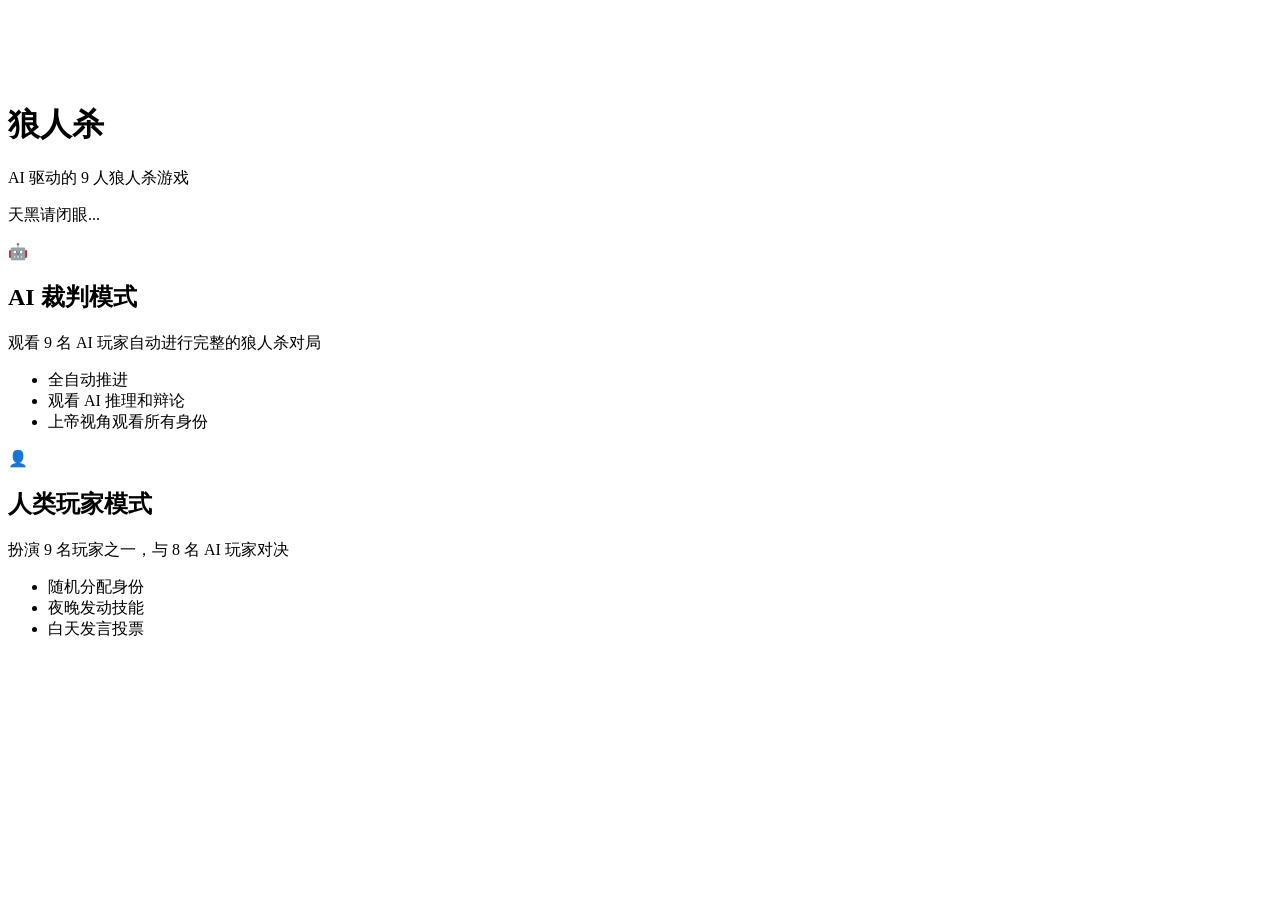
==== web/templates/index.html @ 1a7620df "Initial commit: Werewolf web game" ====
<!DOCTYPE html>
<html lang="zh-CN">
<head>
    <meta charset="UTF-8">
    <meta name="viewport" content="width=device-width, initial-scale=1.0">
    <title>狼人杀 — Werewolf</title>
    <link rel="stylesheet" href="/static/css/style.css">
</head>
<body>
    <!-- Ambient particles -->
    <div class="particles-container" id="particles"></div>

    <div class="landing">
        <div class="title-section">
            <h1>狼人杀</h1>
            <p class="subtitle">AI 驱动的 9 人狼人杀游戏</p>
            <p class="tagline" id="tagline">天黑请闭眼...</p>
        </div>

        <div class="mode-cards">
            <div class="mode-card" id="card-ai" onclick="startGame('ai')" tabindex="0" role="button" aria-label="AI 裁判模式">
                <span class="mode-icon">🤖</span>
                <h2>AI 裁判模式</h2>
                <p>观看 9 名 AI 玩家自动进行完整的狼人杀对局</p>
                <ul>
                    <li>全自动推进</li>
                    <li>观看 AI 推理和辩论</li>
                    <li>上帝视角观看所有身份</li>
                </ul>
            </div>

            <div class="mode-card" id="card-human" onclick="startGame('human')" tabindex="0" role="button" aria-label="人类玩家模式">
                <span class="mode-icon">👤</span>
                <h2>人类玩家模式</h2>
                <p>扮演 9 名玩家之一，与 8 名 AI 玩家对决</p>
                <ul>
                    <li>随机分配身份</li>
                    <li>夜晚发动技能</li>
                    <li>白天发言投票</li>
                </ul>
            </div>
        </div>
    </div>

    <script>
    // Particle system
    (function initParticles() {
        const container = document.getElementById('particles');
        const colors = ['gold', 'white', 'emerald'];
        for (let i = 0; i < 25; i++) {
            const p = document.createElement('div');
            p.className = 'particle ' + colors[Math.floor(Math.random() * colors.length)];
            p.style.left = Math.random() * 100 + '%';
            p.style.width = p.style.height = (Math.random() * 3 + 1.5) + 'px';
            p.style.animationDuration = (Math.random() * 10 + 8) + 's';
            p.style.animationDelay = Math.random() * 10 + 's';
            container.appendChild(p);
        }
    })();

    // Tagline rotation
    const taglines = [
        '天黑请闭眼...', '狼人请睁眼...', '预言家请查验...',
        '女巫请用药...', '猎人请准备...', '今晚，谁会倒下？',
        '谁是狼人？谁是好人？', '信任与背叛的博弈...',
    ];
    let idx = 0;
    setInterval(() => {
        idx = (idx + 1) % taglines.length;
        const el = document.getElementById('tagline');
        el.style.opacity = 0;
        el.style.transform = 'translateY(-8px)';
        setTimeout(() => {
            el.textContent = taglines[idx];
            el.style.opacity = 1;
            el.style.transform = 'translateY(0)';
        }, 500);
    }, 4000);

    let starting = false;

    async function startGame(mode) {
        if (starting) return;
        starting = true;

        const card = document.getElementById('card-' + mode);
        card.classList.add('loading');

        try {
            const form = new FormData();
            form.append('mode', mode);
            await fetch('/api/start', { method: 'POST', body: form });
            window.location.href = '/game?mode=' + mode;
        } catch (err) {
            starting = false;
            card.classList.remove('loading');
            console.error('Failed to start game:', err);
        }
    }

    // Keyboard navigation for mode cards
    document.querySelectorAll('.mode-card').forEach(card => {
        card.addEventListener('keydown', (e) => {
            if (e.key === 'Enter' || e.key === ' ') {
                e.preventDefault();
                card.click();
            }
        });
    });
    </script>
</body>
</html>
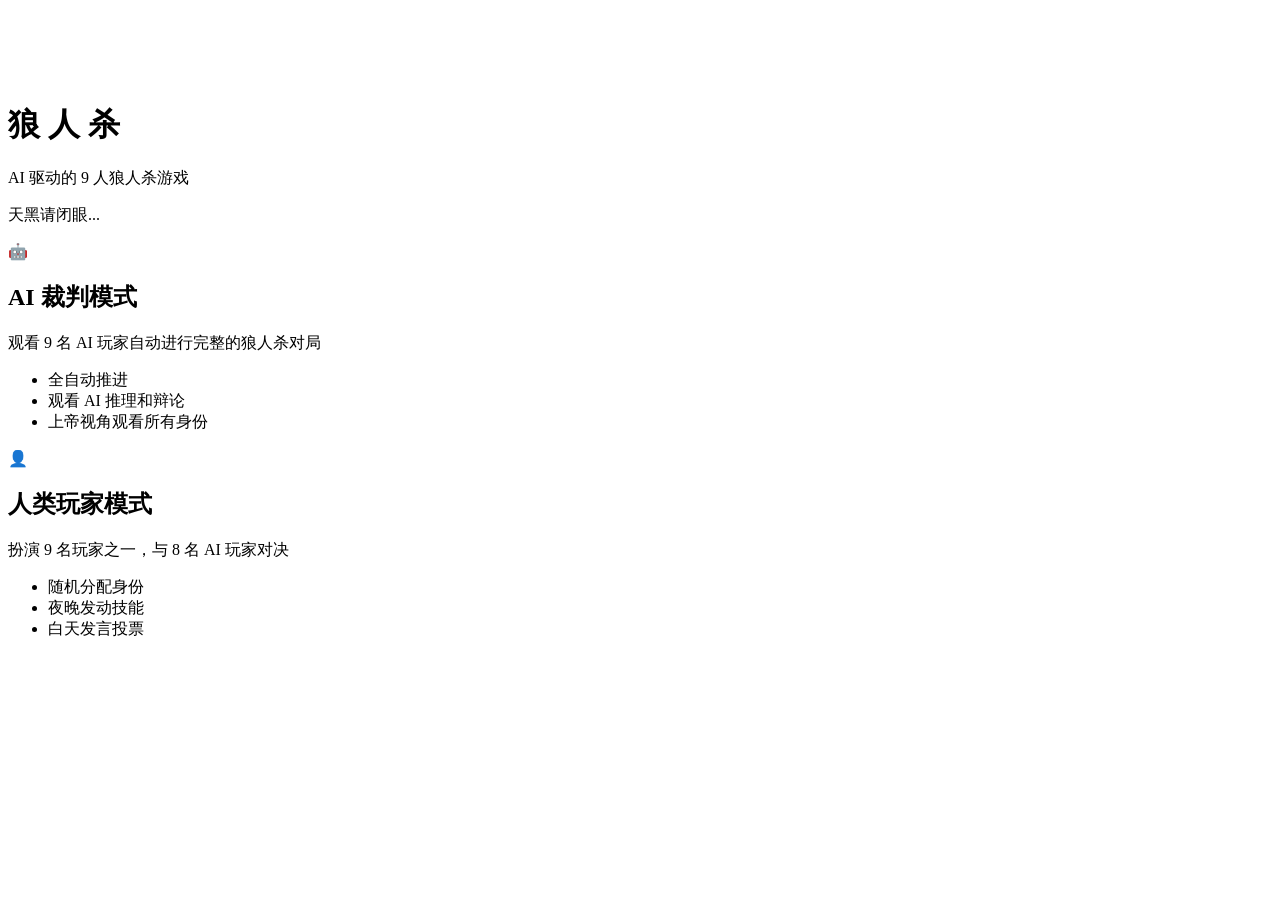
==== commit 472e77db: "feat: 狼人杀 Web UI 全面视觉重设计 — "月下狼影" 将整个界面从暗色仪表盘风格转变为沉浸式月夜森林主题： - 首页：巨大月亮 + 松林剪影 + 雾气漂移 + 萤火虫粒子 + 火炬卡片 " ====
--- a/web/templates/index.html
+++ b/web/templates/index.html
@@ -7,87 +7,120 @@
     <link rel="stylesheet" href="/static/css/style.css">
 </head>
 <body>
-    <!-- Ambient particles -->
+    <!-- Background layer -->
+    <div class="bg-layer"></div>
+
+    <!-- Moon -->
+    <div class="moon-container">
+        <div class="moon-disc"></div>
+    </div>
+
+    <!-- Forest silhouette -->
+    <div class="forest-silhouette"></div>
+
+    <!-- Ambient particles (fireflies) -->
     <div class="particles-container" id="particles"></div>
+
+    <!-- Mist layer -->
+    <div class="mist-layer"></div>
 
     <div class="landing">
         <div class="title-section">
-            <h1>狼人杀</h1>
+            <h1>狼 人 杀</h1>
             <p class="subtitle">AI 驱动的 9 人狼人杀游戏</p>
             <p class="tagline" id="tagline">天黑请闭眼...</p>
         </div>
 
         <div class="mode-cards">
             <div class="mode-card" id="card-ai" onclick="startGame('ai')" tabindex="0" role="button" aria-label="AI 裁判模式">
-                <span class="mode-icon">🤖</span>
-                <h2>AI 裁判模式</h2>
-                <p>观看 9 名 AI 玩家自动进行完整的狼人杀对局</p>
-                <ul>
-                    <li>全自动推进</li>
-                    <li>观看 AI 推理和辩论</li>
-                    <li>上帝视角观看所有身份</li>
-                </ul>
+                <div class="mode-card-inner">
+                    <span class="mode-icon">🤖</span>
+                    <h2>AI 裁判模式</h2>
+                    <p>观看 9 名 AI 玩家自动进行完整的狼人杀对局</p>
+                    <ul>
+                        <li>全自动推进</li>
+                        <li>观看 AI 推理和辩论</li>
+                        <li>上帝视角观看所有身份</li>
+                    </ul>
+                </div>
             </div>
 
             <div class="mode-card" id="card-human" onclick="startGame('human')" tabindex="0" role="button" aria-label="人类玩家模式">
-                <span class="mode-icon">👤</span>
-                <h2>人类玩家模式</h2>
-                <p>扮演 9 名玩家之一，与 8 名 AI 玩家对决</p>
-                <ul>
-                    <li>随机分配身份</li>
-                    <li>夜晚发动技能</li>
-                    <li>白天发言投票</li>
-                </ul>
+                <div class="mode-card-inner">
+                    <span class="mode-icon">👤</span>
+                    <h2>人类玩家模式</h2>
+                    <p>扮演 9 名玩家之一，与 8 名 AI 玩家对决</p>
+                    <ul>
+                        <li>随机分配身份</li>
+                        <li>夜晚发动技能</li>
+                        <li>白天发言投票</li>
+                    </ul>
+                </div>
             </div>
         </div>
     </div>
 
     <script>
-    // Particle system
+    // Firefly particle system
     (function initParticles() {
-        const container = document.getElementById('particles');
-        const colors = ['gold', 'white', 'emerald'];
-        for (let i = 0; i < 25; i++) {
-            const p = document.createElement('div');
-            p.className = 'particle ' + colors[Math.floor(Math.random() * colors.length)];
+        var container = document.getElementById('particles');
+        var types = ['firefly', 'ember', 'moonbeam'];
+        for (var i = 0; i < 25; i++) {
+            var p = document.createElement('div');
+            p.className = 'particle ' + types[Math.floor(Math.random() * types.length)];
             p.style.left = Math.random() * 100 + '%';
             p.style.width = p.style.height = (Math.random() * 3 + 1.5) + 'px';
-            p.style.animationDuration = (Math.random() * 10 + 8) + 's';
-            p.style.animationDelay = Math.random() * 10 + 's';
+            p.style.animationDuration = (Math.random() * 14 + 8) + 's';
+            p.style.animationDelay = Math.random() * 15 + 's';
             container.appendChild(p);
         }
     })();
 
+    // Shooting stars (occasional)
+    (function initShootingStars() {
+        function createShootingStar() {
+            var star = document.createElement('div');
+            star.className = 'shooting-star';
+            star.style.top = (Math.random() * 30) + '%';
+            star.style.left = (Math.random() * 80 + 10) + '%';
+            star.style.animationDuration = (Math.random() * 1 + 1) + 's';
+            document.body.appendChild(star);
+            setTimeout(function () { star.remove(); }, 2000);
+        }
+        createShootingStar();
+        setInterval(function () {
+            if (Math.random() < 0.4) createShootingStar();
+        }, 8000);
+    })();
+
     // Tagline rotation
-    const taglines = [
+    var taglines = [
         '天黑请闭眼...', '狼人请睁眼...', '预言家请查验...',
         '女巫请用药...', '猎人请准备...', '今晚，谁会倒下？',
         '谁是狼人？谁是好人？', '信任与背叛的博弈...',
     ];
-    let idx = 0;
-    setInterval(() => {
+    var idx = 0;
+    setInterval(function () {
         idx = (idx + 1) % taglines.length;
-        const el = document.getElementById('tagline');
+        var el = document.getElementById('tagline');
         el.style.opacity = 0;
         el.style.transform = 'translateY(-8px)';
-        setTimeout(() => {
+        setTimeout(function () {
             el.textContent = taglines[idx];
             el.style.opacity = 1;
             el.style.transform = 'translateY(0)';
         }, 500);
     }, 4000);
 
-    let starting = false;
+    var starting = false;
 
     async function startGame(mode) {
         if (starting) return;
         starting = true;
-
-        const card = document.getElementById('card-' + mode);
+        var card = document.getElementById('card-' + mode);
         card.classList.add('loading');
-
         try {
-            const form = new FormData();
+            var form = new FormData();
             form.append('mode', mode);
             await fetch('/api/start', { method: 'POST', body: form });
             window.location.href = '/game?mode=' + mode;
@@ -98,9 +131,9 @@
         }
     }
 
-    // Keyboard navigation for mode cards
-    document.querySelectorAll('.mode-card').forEach(card => {
-        card.addEventListener('keydown', (e) => {
+    // Keyboard navigation
+    document.querySelectorAll('.mode-card').forEach(function (card) {
+        card.addEventListener('keydown', function (e) {
             if (e.key === 'Enter' || e.key === ' ') {
                 e.preventDefault();
                 card.click();
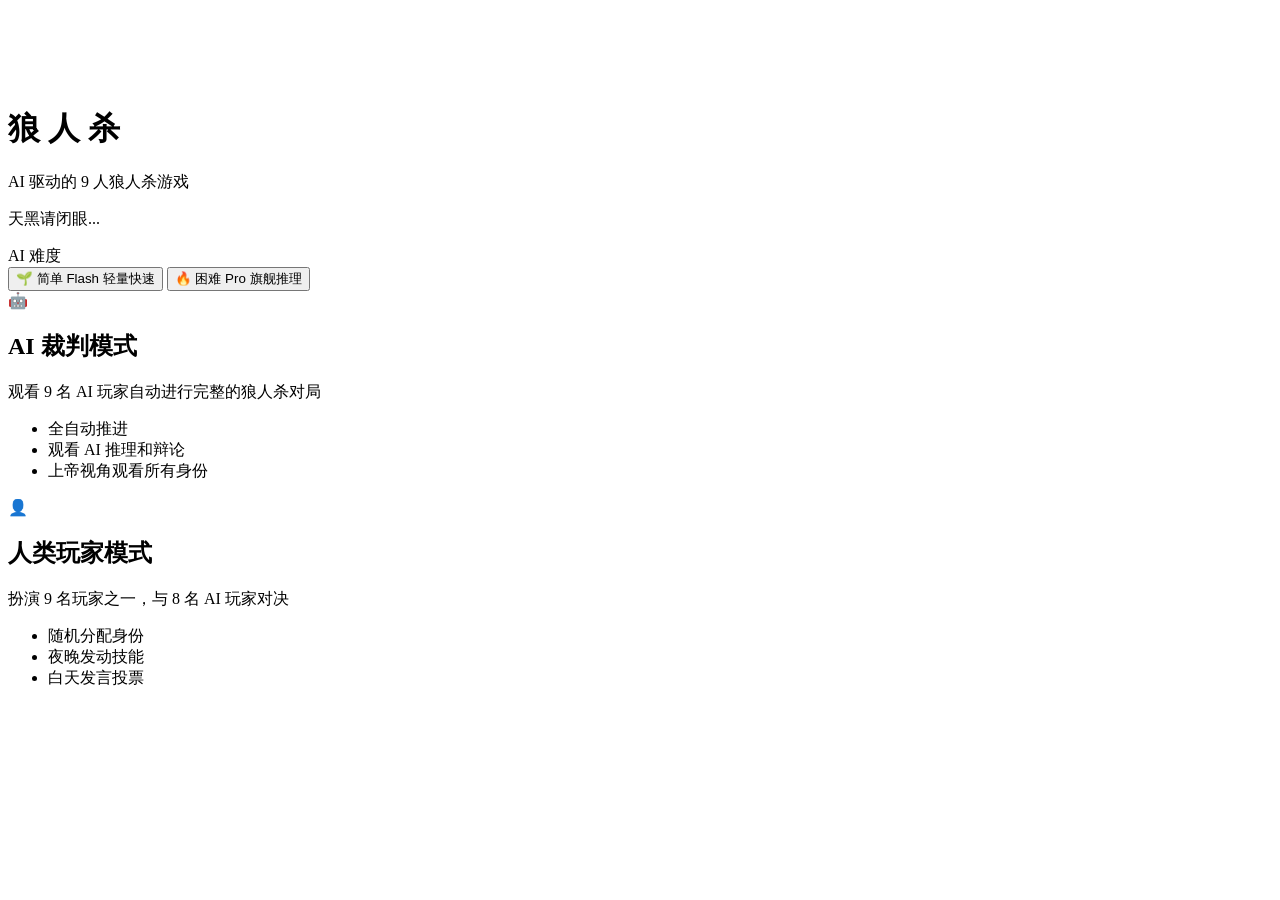
==== commit 063fdc6b: "feat: 游戏功能完善 + UI改进 + 安全加密升级 新游戏功能： - 退出功能：裁判/玩家模式均可在头部点击退出按钮返回首页 - 难度选择：主页新增简单(Flash) / 困难(Pro) AI模" ====
--- a/web/templates/index.html
+++ b/web/templates/index.html
@@ -29,6 +29,22 @@
             <h1>狼 人 杀</h1>
             <p class="subtitle">AI 驱动的 9 人狼人杀游戏</p>
             <p class="tagline" id="tagline">天黑请闭眼...</p>
+        </div>
+
+        <div class="difficulty-selector">
+            <span class="difficulty-label">AI 难度</span>
+            <div class="difficulty-options">
+                <button class="difficulty-btn active" id="diff-simple" onclick="setDifficulty('simple')" tabindex="0">
+                    <span class="diff-icon">🌱</span>
+                    <span class="diff-name">简单</span>
+                    <span class="diff-desc">Flash 轻量快速</span>
+                </button>
+                <button class="difficulty-btn" id="diff-hard" onclick="setDifficulty('hard')" tabindex="0">
+                    <span class="diff-icon">🔥</span>
+                    <span class="diff-name">困难</span>
+                    <span class="diff-desc">Pro 旗舰推理</span>
+                </button>
+            </div>
         </div>
 
         <div class="mode-cards">
@@ -112,6 +128,14 @@
         }, 500);
     }, 4000);
 
+    var currentDifficulty = 'simple';  // 'simple' | 'hard'
+
+    function setDifficulty(level) {
+        currentDifficulty = level;
+        document.getElementById('diff-simple').classList.toggle('active', level === 'simple');
+        document.getElementById('diff-hard').classList.toggle('active', level === 'hard');
+    }
+
     var starting = false;
 
     async function startGame(mode) {
@@ -122,8 +146,9 @@
         try {
             var form = new FormData();
             form.append('mode', mode);
+            form.append('difficulty', currentDifficulty);
             await fetch('/api/start', { method: 'POST', body: form });
-            window.location.href = '/game?mode=' + mode;
+            window.location.href = '/game?mode=' + mode + '&difficulty=' + currentDifficulty;
         } catch (err) {
             starting = false;
             card.classList.remove('loading');
@@ -140,6 +165,36 @@
             }
         });
     });
+
+    // 3D tilt effect on mode cards
+    document.querySelectorAll('.mode-card').forEach(function (card) {
+        card.addEventListener('mousemove', function (e) {
+            var rect = card.getBoundingClientRect();
+            var x = e.clientX - rect.left;
+            var y = e.clientY - rect.top;
+            var centerX = rect.width / 2;
+            var centerY = rect.height / 2;
+            var rotateY = (x - centerX) / centerX * 6;
+            var rotateX = -(y - centerY) / centerY * 6;
+            card.style.transform = 'perspective(800px) rotateX(' + rotateX + 'deg) rotateY(' + rotateY + 'deg) translateY(-8px)';
+
+            // Update shine position
+            var shine = card.querySelector('.tilt-shine');
+            if (!shine) {
+                shine = document.createElement('div');
+                shine.className = 'tilt-shine';
+                card.appendChild(shine);
+            }
+            shine.style.background = 'radial-gradient(circle at ' + (x / rect.width * 100) + '% ' + (y / rect.height * 100) + '%, rgba(255,255,255,0.07) 0%, transparent 60%)';
+            shine.style.opacity = '1';
+        });
+
+        card.addEventListener('mouseleave', function () {
+            card.style.transform = '';
+            var shine = card.querySelector('.tilt-shine');
+            if (shine) shine.style.opacity = '0';
+        });
+    });
     </script>
 </body>
 </html>
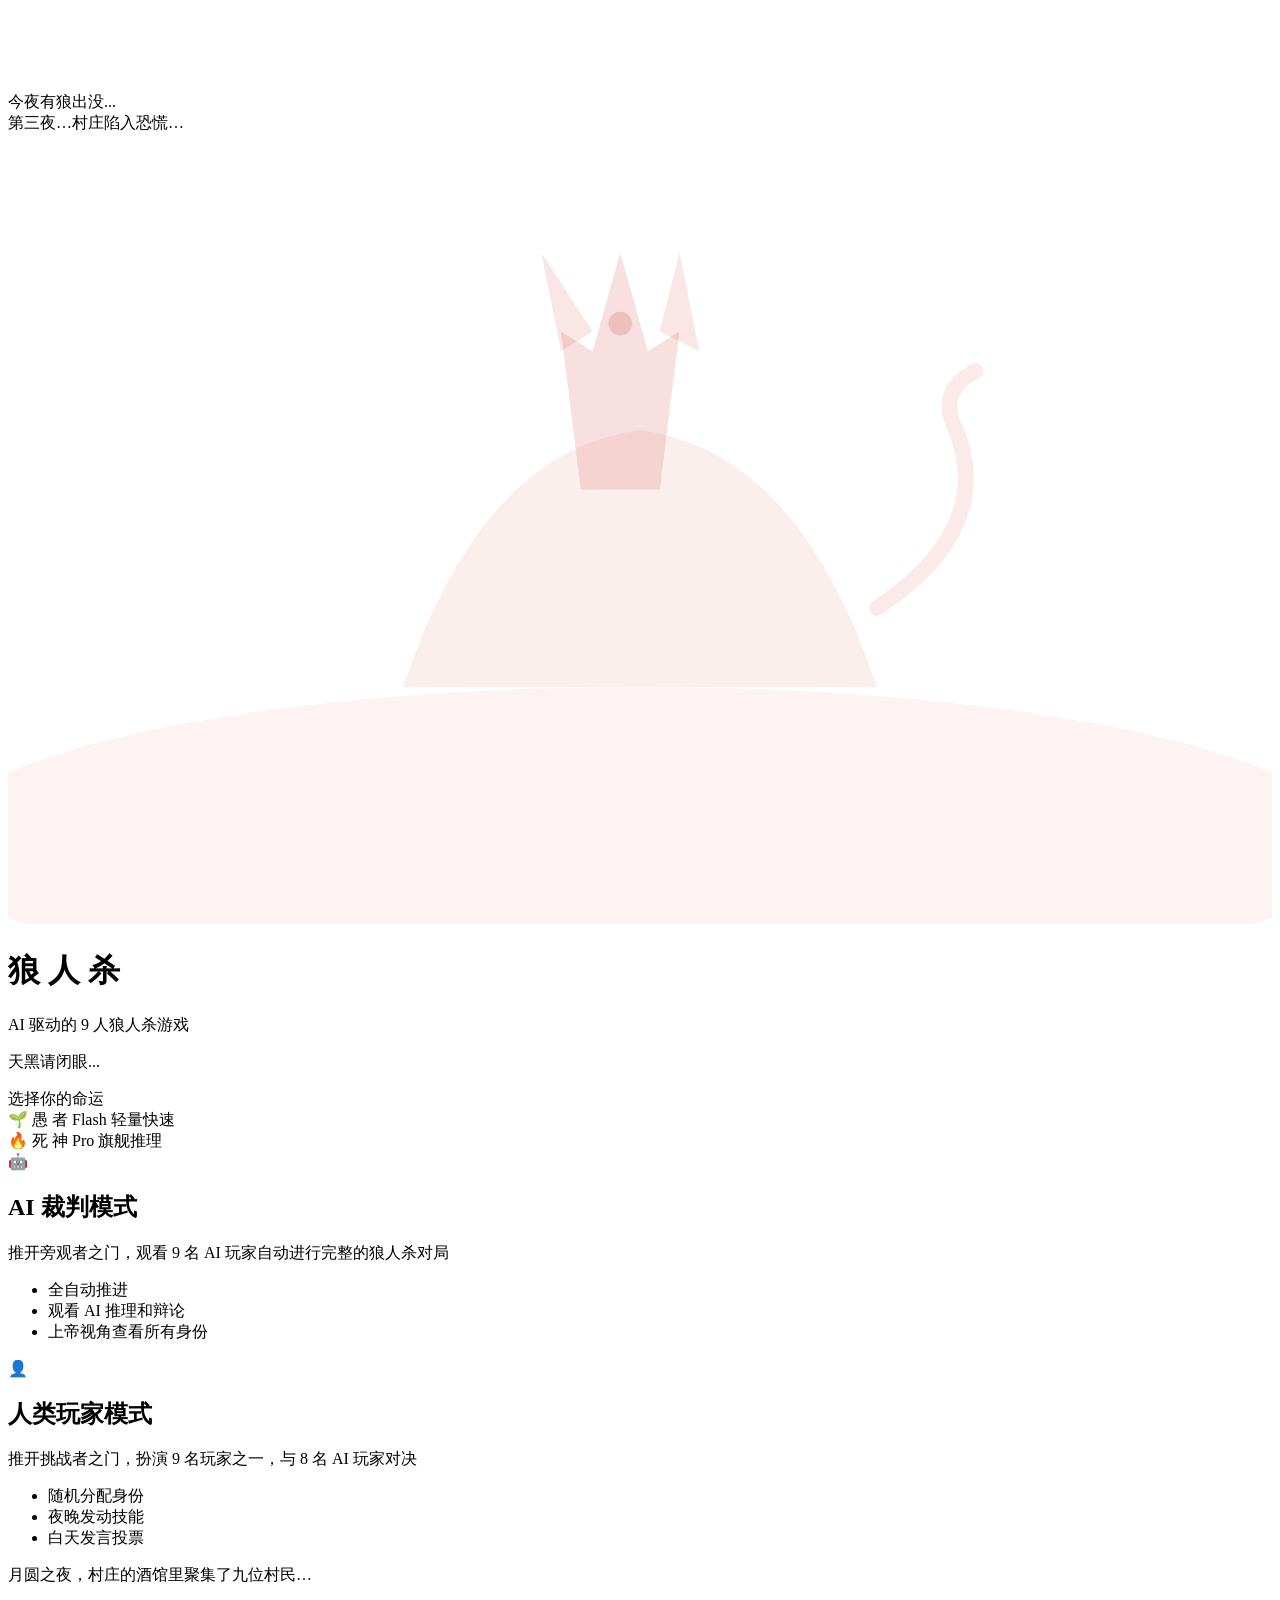
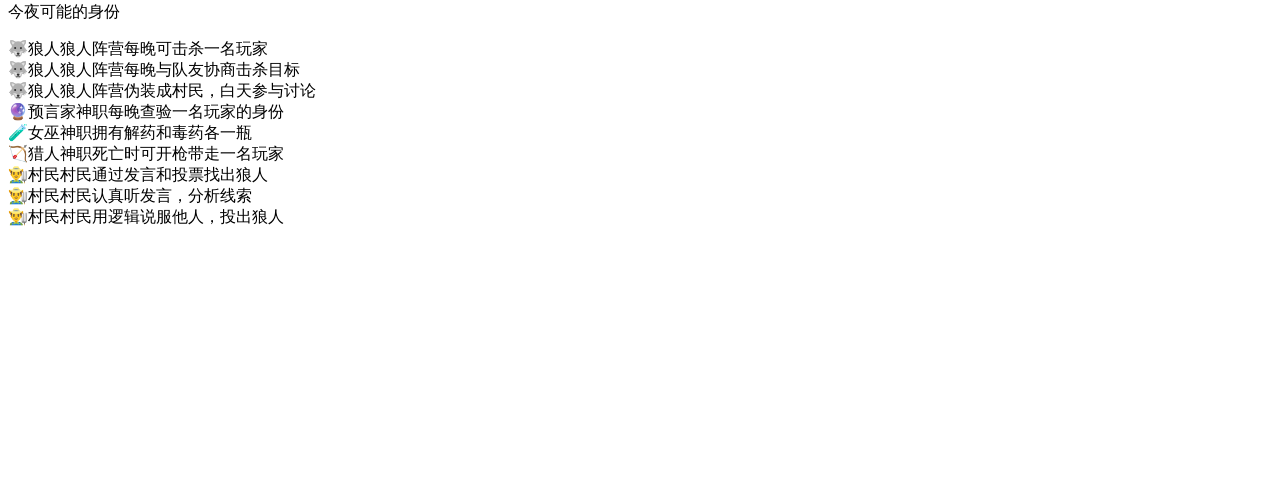
==== commit 48157df2: "feat: 主页 UI 12 项视觉升级 — 沉浸式"月下狼影"氛围增强 - 标题：血迹滴落动画 + 狼嚎剪影 SVG - 模式卡片：初版火炬卡片 + 新版"门"式文案 - 难度选择：塔罗牌式交互（愚" ====
--- a/web/templates/index.html
+++ b/web/templates/index.html
@@ -24,39 +24,95 @@
     <!-- Mist layer -->
     <div class="mist-layer"></div>
 
+    <!-- Tavern floor -->
+    <div class="tavern-floor"></div>
+
+    <!-- Candle glow left & right -->
+    <div class="tavern-candleglow left"></div>
+    <div class="tavern-candleglow right"></div>
+
+    <!-- Wolf activity indicator -->
+    <div class="wolf-activity">
+        <span class="wolf-activity-dot"></span>
+        <span>今夜有狼出没...</span>
+    </div>
+
+    <!-- Screen glow overlay -->
+    <div class="screen-glow-overlay" id="screen-glow"></div>
+
+    <!-- Story fragments container -->
+    <div id="story-fragments"></div>
+
     <div class="landing">
         <div class="title-section">
-            <h1>狼 人 杀</h1>
+            <!-- Wolf silhouette SVG behind title -->
+            <div class="wolf-silhouette-svg">
+                <svg viewBox="0 0 320 200" xmlns="http://www.w3.org/2000/svg">
+                    <!-- Ground/hill -->
+                    <ellipse cx="160" cy="180" rx="180" ry="40" fill="rgba(200,50,40,0.06)"/>
+                    <!-- Wolf body -->
+                    <path d="M100 140 Q120 80 160 75 Q200 80 220 140" fill="rgba(200,50,40,0.08)" stroke="none"/>
+                    <!-- Wolf head pointing up (howling) -->
+                    <path d="M145 90 L140 50 L148 55 L155 30 L162 55 L170 50 L165 90"
+                          fill="rgba(200,50,40,0.15)" stroke="none"/>
+                    <!-- Ears -->
+                    <path d="M140 55 L135 30 L148 50" fill="rgba(200,50,40,0.12)"/>
+                    <path d="M165 50 L170 30 L175 55" fill="rgba(200,50,40,0.12)"/>
+                    <!-- Snout -->
+                    <circle cx="155" cy="48" r="3" fill="rgba(200,50,40,0.18)"/>
+                    <!-- Tail -->
+                    <path d="M220 120 Q250 100 240 75 Q235 65 245 60"
+                          fill="none" stroke="rgba(200,50,40,0.1)" stroke-width="4" stroke-linecap="round"/>
+                    <!-- Stars around wolf -->
+                    <circle cx="130" cy="40" r="0.8" fill="rgba(255,255,255,0.3)"/>
+                    <circle cx="175" cy="25" r="0.6" fill="rgba(255,255,255,0.25)"/>
+                    <circle cx="150" cy="20" r="0.7" fill="rgba(255,255,255,0.2)"/>
+                </svg>
+            </div>
+
+            <h1>
+                <span class="title-blood">狼</span>
+                <span> </span>
+                <span class="title-blood">人</span>
+                <span> </span>
+                <span class="title-blood">杀</span>
+            </h1>
             <p class="subtitle">AI 驱动的 9 人狼人杀游戏</p>
             <p class="tagline" id="tagline">天黑请闭眼...</p>
         </div>
 
-        <div class="difficulty-selector">
-            <span class="difficulty-label">AI 难度</span>
-            <div class="difficulty-options">
-                <button class="difficulty-btn active" id="diff-simple" onclick="setDifficulty('simple')" tabindex="0">
-                    <span class="diff-icon">🌱</span>
-                    <span class="diff-name">简单</span>
-                    <span class="diff-desc">Flash 轻量快速</span>
-                </button>
-                <button class="difficulty-btn" id="diff-hard" onclick="setDifficulty('hard')" tabindex="0">
-                    <span class="diff-icon">🔥</span>
-                    <span class="diff-name">困难</span>
-                    <span class="diff-desc">Pro 旗舰推理</span>
-                </button>
+        <!-- IMPROVEMENT 3: Tarot Card Difficulty Selector -->
+        <div class="tarot-selector">
+            <span class="tarot-label">选择你的命运</span>
+            <div class="tarot-cards">
+                <div class="tarot-card active" id="tarot-simple" onclick="setDifficulty('simple', this)" tabindex="0">
+                    <div class="card-inner">
+                        <span class="card-icon">🌱</span>
+                        <span class="card-name">愚 者</span>
+                        <span class="card-sub">Flash 轻量快速</span>
+                    </div>
+                </div>
+                <div class="tarot-card" id="tarot-hard" onclick="setDifficulty('hard', this)" tabindex="0">
+                    <div class="card-inner">
+                        <span class="card-icon">🔥</span>
+                        <span class="card-name">死 神</span>
+                        <span class="card-sub">Pro 旗舰推理</span>
+                    </div>
+                </div>
             </div>
         </div>
 
+        <!-- Mode Cards — Original torch card design -->
         <div class="mode-cards">
             <div class="mode-card" id="card-ai" onclick="startGame('ai')" tabindex="0" role="button" aria-label="AI 裁判模式">
                 <div class="mode-card-inner">
                     <span class="mode-icon">🤖</span>
                     <h2>AI 裁判模式</h2>
-                    <p>观看 9 名 AI 玩家自动进行完整的狼人杀对局</p>
+                    <p>推开旁观者之门，观看 9 名 AI 玩家自动进行完整的狼人杀对局</p>
                     <ul>
                         <li>全自动推进</li>
                         <li>观看 AI 推理和辩论</li>
-                        <li>上帝视角观看所有身份</li>
+                        <li>上帝视角查看所有身份</li>
                     </ul>
                 </div>
             </div>
@@ -65,7 +121,7 @@
                 <div class="mode-card-inner">
                     <span class="mode-icon">👤</span>
                     <h2>人类玩家模式</h2>
-                    <p>扮演 9 名玩家之一，与 8 名 AI 玩家对决</p>
+                    <p>推开挑战者之门，扮演 9 名玩家之一，与 8 名 AI 玩家对决</p>
                     <ul>
                         <li>随机分配身份</li>
                         <li>夜晚发动技能</li>
@@ -74,14 +130,52 @@
                 </div>
             </div>
         </div>
+
+        <!-- IMPROVEMENT 5: Tavern motto -->
+        <p class="tavern-motto">月圆之夜，村庄的酒馆里聚集了九位村民…</p>
+
+        <!-- IMPROVEMENT 4: Role Gallery -->
+        <div class="role-gallery">
+            <p class="role-gallery-label">今夜可能的身份</p>
+            <div class="role-cards-fan" id="role-fan">
+                <!-- Filled by JS -->
+            </div>
+        </div>
     </div>
 
     <script>
-    // Firefly particle system
+    // ── Role Gallery Data ──────────────────────────────
+    var ROLES_DATA = [
+        { name: '狼人',   icon: '🐺', team: '狼人阵营', ability: '每晚可击杀一名玩家' },
+        { name: '狼人',   icon: '🐺', team: '狼人阵营', ability: '每晚与队友协商击杀目标' },
+        { name: '狼人',   icon: '🐺', team: '狼人阵营', ability: '伪装成村民，白天参与讨论' },
+        { name: '预言家', icon: '🔮', team: '神职',     ability: '每晚查验一名玩家的身份' },
+        { name: '女巫',   icon: '🧪', team: '神职',     ability: '拥有解药和毒药各一瓶' },
+        { name: '猎人',   icon: '🏹', team: '神职',     ability: '死亡时可开枪带走一名玩家' },
+        { name: '村民',   icon: '👨‍🌾', team: '村民',     ability: '通过发言和投票找出狼人' },
+        { name: '村民',   icon: '👨‍🌾', team: '村民',     ability: '认真听发言，分析线索' },
+        { name: '村民',   icon: '👨‍🌾', team: '村民',     ability: '用逻辑说服他人，投出狼人' },
+    ];
+
+    (function initRoleGallery() {
+        var fan = document.getElementById('role-fan');
+        ROLES_DATA.forEach(function(r) {
+            var card = document.createElement('div');
+            card.className = 'role-mini-card';
+            card.innerHTML =
+                '<span class="mini-icon">' + r.icon + '</span>' +
+                '<span class="mini-name">' + r.name + '</span>' +
+                '<span class="mini-team">' + r.team + '</span>' +
+                '<span class="mini-ability">' + r.ability + '</span>';
+            fan.appendChild(card);
+        });
+    })();
+
+    // ── Particle System (enhanced) ────────────────────
     (function initParticles() {
         var container = document.getElementById('particles');
         var types = ['firefly', 'ember', 'moonbeam'];
-        for (var i = 0; i < 25; i++) {
+        for (var i = 0; i < 30; i++) {
             var p = document.createElement('div');
             p.className = 'particle ' + types[Math.floor(Math.random() * types.length)];
             p.style.left = Math.random() * 100 + '%';
@@ -92,24 +186,79 @@
         }
     })();
 
-    // Shooting stars (occasional)
+    // ── Shooting Stars (Enhanced) ─────────────────────
     (function initShootingStars() {
+        var STORY_FRAGMENTS = [
+            '第三夜…村庄陷入恐慌…',
+            '狼人的嚎叫划破夜空…',
+            '预言家在月光下窥见真相…',
+            '女巫的坩埚冒着幽绿的气泡…',
+            '猎人的弓弦已经拉满…',
+            '昨晚没有人死亡，是个平安夜…',
+            '信任与背叛，只在一步之遥…',
+            '谁是狼人？谁是好人？',
+            '月色如水，杀戮无声…',
+            '守卫在黑暗中守望…',
+            '清晨的阳光揭开了新的牺牲者…',
+        ];
+
         function createShootingStar() {
+            var isBlood = Math.random() < 0.2;
             var star = document.createElement('div');
-            star.className = 'shooting-star';
-            star.style.top = (Math.random() * 30) + '%';
-            star.style.left = (Math.random() * 80 + 10) + '%';
-            star.style.animationDuration = (Math.random() * 1 + 1) + 's';
+            star.className = 'shooting-star-enhanced' + (isBlood ? ' blood-star' : '');
+            star.style.top = (Math.random() * 25) + '%';
+            star.style.left = (Math.random() * 70 + 15) + '%';
+            star.style.transform = 'rotate(-25deg)';
+
+            var head = document.createElement('div');
+            head.className = 'star-head';
+            star.appendChild(head);
+
+            var trail = document.createElement('div');
+            trail.className = 'star-trail';
+            trail.style.right = '2px';
+            star.appendChild(trail);
+
+            // Trail particles
+            var particlesDiv = document.createElement('div');
+            particlesDiv.className = 'star-particles';
+            for (var i = 0; i < 6; i++) {
+                var p = document.createElement('div');
+                p.className = 'star-particle';
+                p.style.right = (i * 12 + 5) + 'px';
+                p.style.animationDelay = (i * 0.08) + 's';
+                particlesDiv.appendChild(p);
+            }
+            star.appendChild(particlesDiv);
+
             document.body.appendChild(star);
             setTimeout(function () { star.remove(); }, 2000);
         }
+
         createShootingStar();
         setInterval(function () {
-            if (Math.random() < 0.4) createShootingStar();
-        }, 8000);
+            if (Math.random() < 0.35) createShootingStar();
+        }, 7000);
+
+        // ── Story Fragments ────────────────────────────
+        function spawnStoryFragment() {
+            var frag = document.createElement('div');
+            frag.className = 'story-fragment';
+            frag.textContent = STORY_FRAGMENTS[Math.floor(Math.random() * STORY_FRAGMENTS.length)];
+            frag.style.left = (Math.random() * 70 + 15) + '%';
+            frag.style.top = (Math.random() * 40 + 30) + '%';
+            frag.style.animationDuration = (Math.random() * 8 + 12) + 's';
+            document.getElementById('story-fragments').appendChild(frag);
+            setTimeout(function () { frag.remove(); }, 16000);
+        }
+
+        spawnStoryFragment();
+        setInterval(function () {
+            if (Math.random() < 0.5) spawnStoryFragment();
+        }, 9000);
     })();
 
-    // Tagline rotation
+    // ── Tagline Rotation ──────────────────────────────
     var taglines = [
         '天黑请闭眼...', '狼人请睁眼...', '预言家请查验...',
         '女巫请用药...', '猎人请准备...', '今晚，谁会倒下？',
@@ -128,14 +277,22 @@
         }, 500);
     }, 4000);
 
-    var currentDifficulty = 'simple';  // 'simple' | 'hard'
-
-    function setDifficulty(level) {
+    // ── Difficulty (Tarot) ────────────────────────────
+    var currentDifficulty = 'simple';
+
+    function setDifficulty(level, cardEl) {
         currentDifficulty = level;
-        document.getElementById('diff-simple').classList.toggle('active', level === 'simple');
-        document.getElementById('diff-hard').classList.toggle('active', level === 'hard');
+        // Flip animation
+        cardEl.classList.add('flipping');
+        setTimeout(function () { cardEl.classList.remove('flipping'); }, 700);
+
+        // Toggle active states
+        document.querySelectorAll('.tarot-card').forEach(function(c) {
+            c.classList.toggle('active', c === cardEl);
+        });
     }
 
+    // ── Start Game ────────────────────────────────────
     var starting = false;
 
     async function startGame(mode) {
@@ -156,7 +313,7 @@
         }
     }
 
-    // Keyboard navigation
+    // ── Keyboard Navigation ───────────────────────────
     document.querySelectorAll('.mode-card').forEach(function (card) {
         card.addEventListener('keydown', function (e) {
             if (e.key === 'Enter' || e.key === ' ') {
@@ -166,7 +323,7 @@
         });
     });
 
-    // 3D tilt effect on mode cards
+    // ── 3D Tilt Effect on Mode Cards ──────────────────
     document.querySelectorAll('.mode-card').forEach(function (card) {
         card.addEventListener('mousemove', function (e) {
             var rect = card.getBoundingClientRect();
@@ -178,7 +335,6 @@
             var rotateX = -(y - centerY) / centerY * 6;
             card.style.transform = 'perspective(800px) rotateX(' + rotateX + 'deg) rotateY(' + rotateY + 'deg) translateY(-8px)';
 
-            // Update shine position
             var shine = card.querySelector('.tilt-shine');
             if (!shine) {
                 shine = document.createElement('div');
